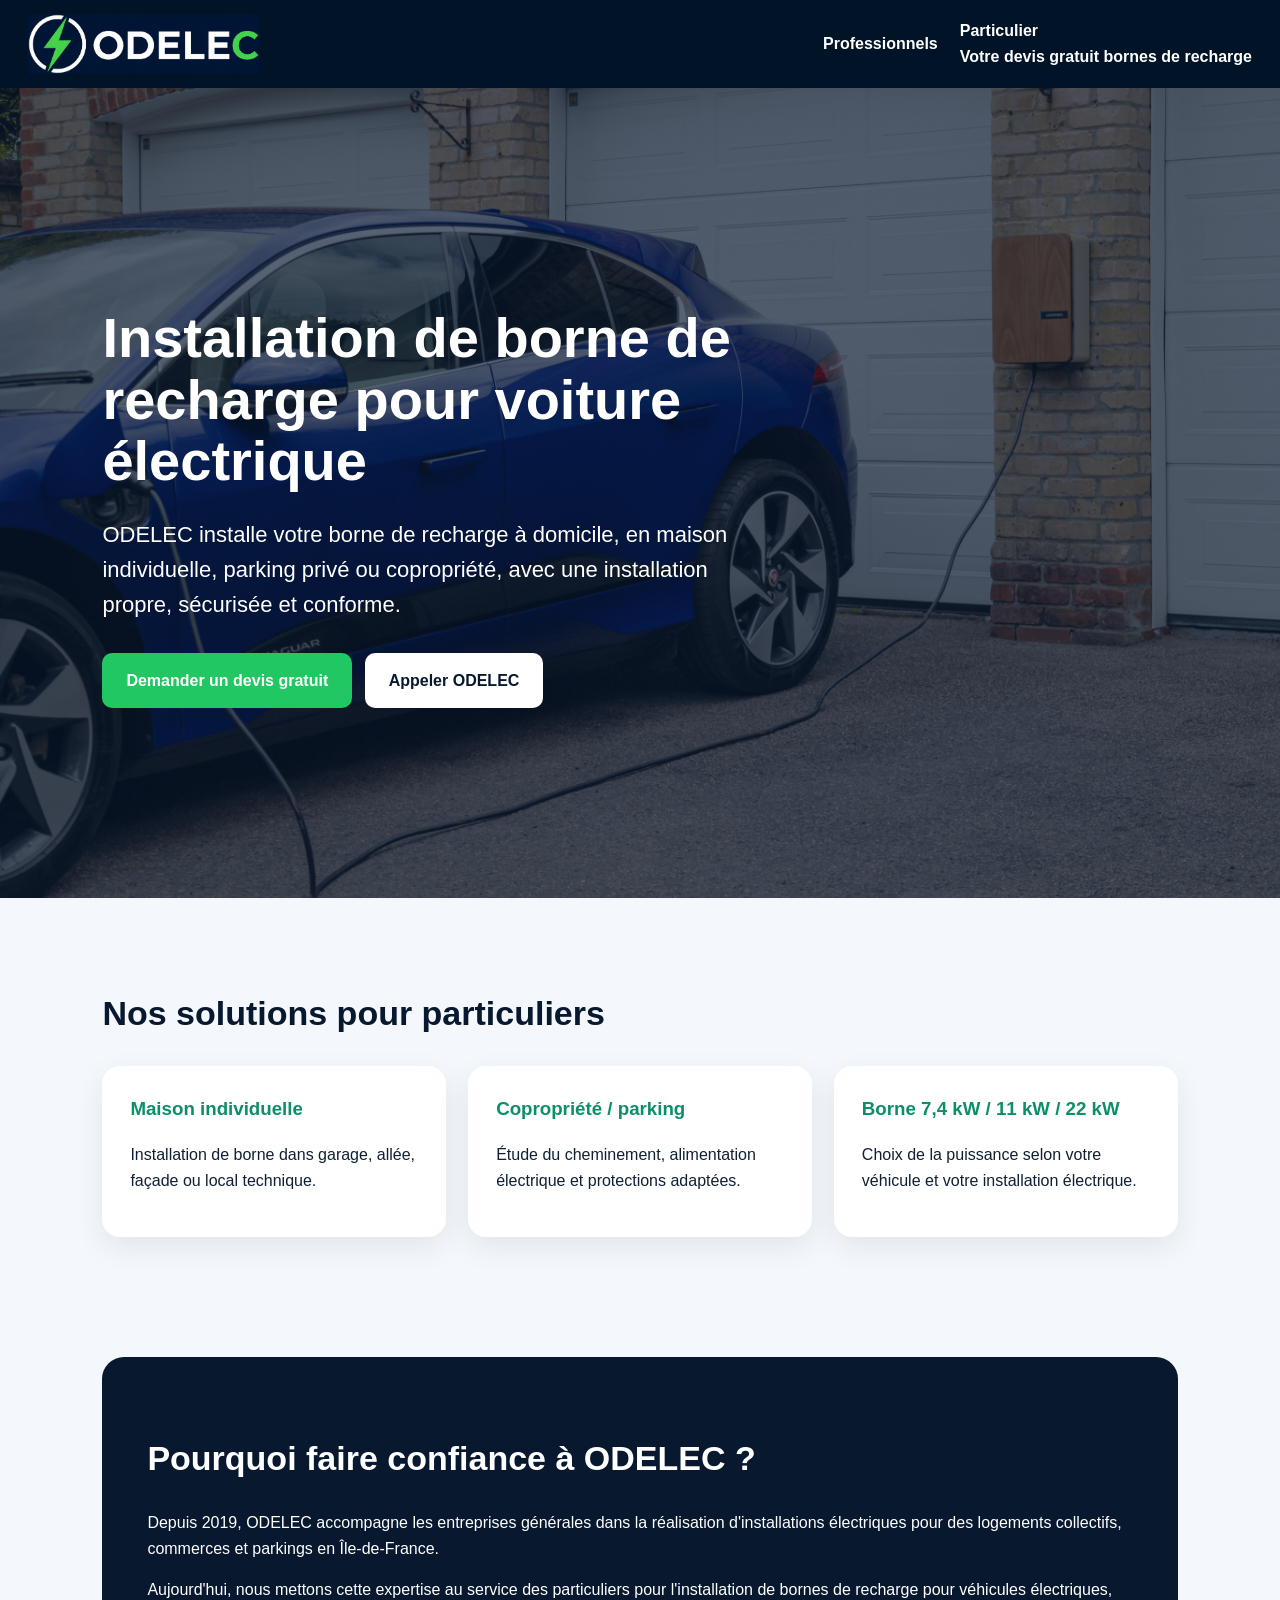
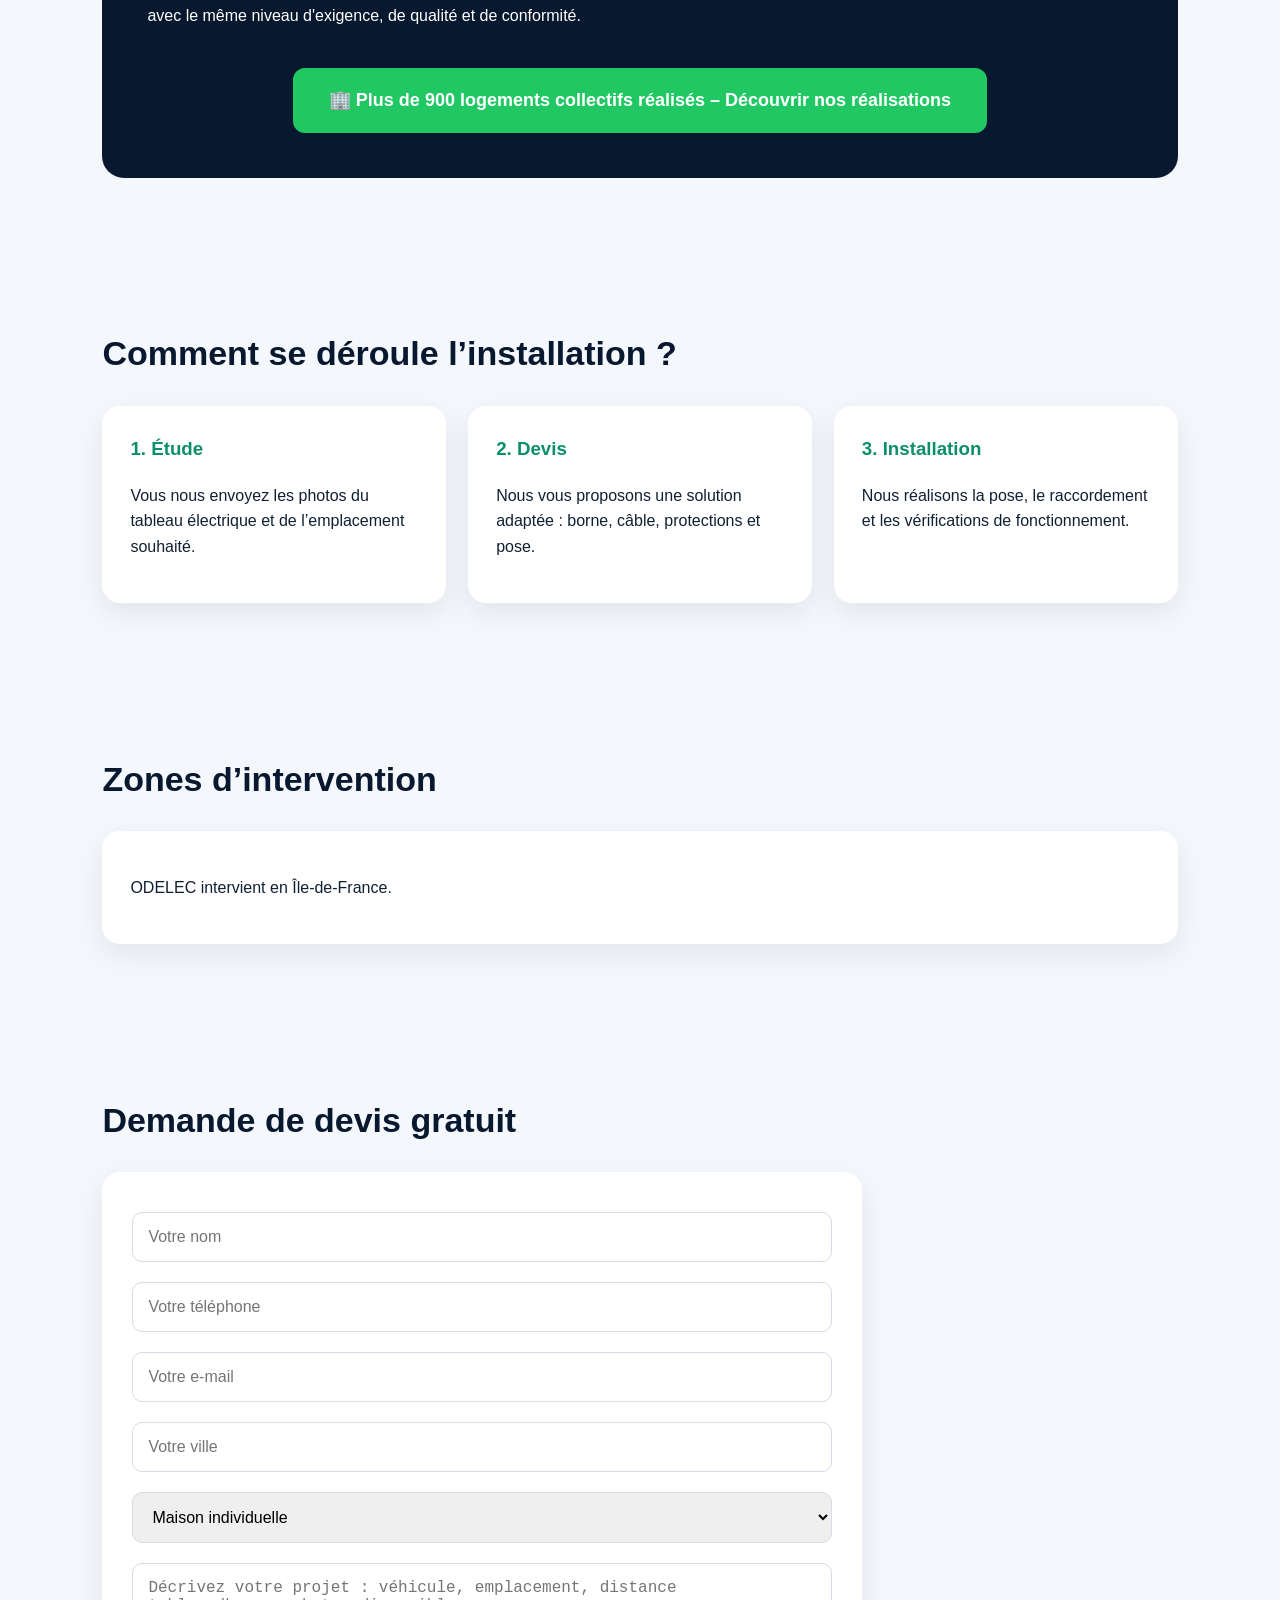
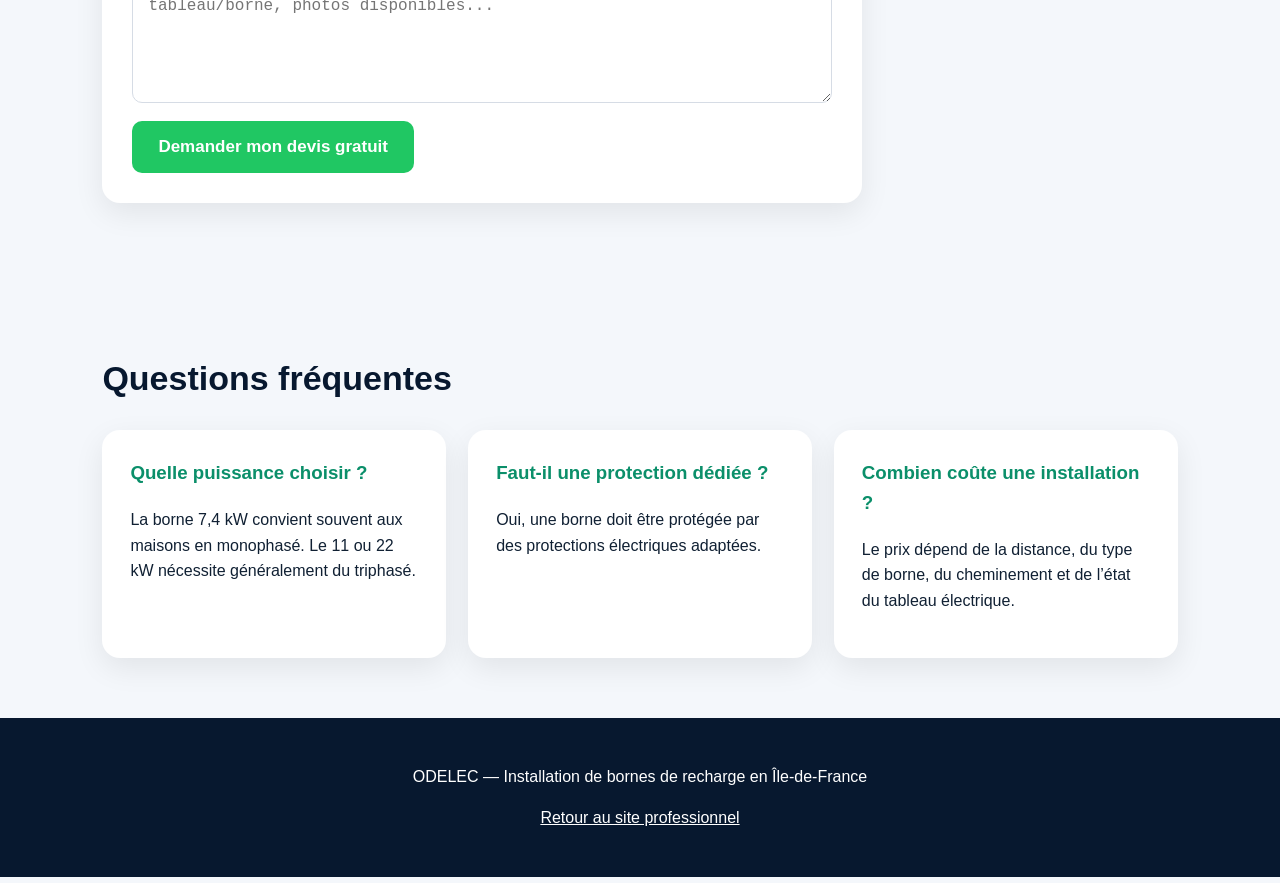
==== borne-recharge.html @ 5029995a "Update borne-recharge.html" ====
<!DOCTYPE html>
<html lang="fr">
<head>
  <meta charset="UTF-8" />
  <meta name="viewport" content="width=device-width, initial-scale=1.0" />
  <title>Installation borne de recharge | ODELEC</title>
  <meta name="description" content="ODELEC installe vos bornes de recharge pour véhicules électriques en maison, copropriété et parking en Île-de-France." />

  <style>
    * { box-sizing: border-box; }

    body {
      margin: 0;
      font-family: Arial, sans-serif;
      background: #f4f7fb;
      color: #102033;
      line-height: 1.6;
    }

  .topnav {
  background: #001327;
  color: white;
  padding: 14px 28px;
  display: flex;
  justify-content: space-between;
  align-items: center;
  position: sticky;
  top: 0;
  z-index: 1000;
}

.nav-links {
  display: flex;
  align-items: center;
  gap: 22px;
}

.nav-links a {
  color: white;
  text-decoration: none;
  font-weight: bold;
}

.menu-toggle {
  display: none;
  background: none;
  color: white;
  border: none;
  font-size: 30px;
  cursor: pointer;
}
    .logo img{
    height:60px;
    width:auto;
    display:block;
}
    .hero{
  background:
    linear-gradient(rgba(7,24,47,.68),rgba(7,24,47,.68)),
    url("photo/hero-borne.jpg");
  background-size: cover;
  background-position: center;
  color: white;
  min-height: 90vh;
  display: flex;
  align-items: center;
  padding: 0 8%;
}

.hero-content{
  max-width: 720px;
}

.hero h1{
  font-size: 56px;
  line-height: 1.1;
  margin-bottom: 25px;
}

.hero p{
  font-size: 22px;
  max-width: 680px;
}
    .btn {
      display: inline-block;
      padding: 15px 24px;
      border-radius: 10px;
      text-decoration: none;
      font-weight: bold;
      margin: 8px 8px 8px 0;
    }

    .green { background: #20c763; color: white; }
    .white { background: white; color: #07182f; }

    section { padding: 60px 8%; }

    h2 {
      font-size: 34px;
      margin-bottom: 25px;
      color: #07182f;
    }

    .grid {
      display: grid;
      grid-template-columns: repeat(auto-fit, minmax(260px, 1fr));
      gap: 22px;
    }

    .card {
      background: white;
      padding: 28px;
      border-radius: 18px;
      box-shadow: 0 10px 30px rgba(0,0,0,0.08);
    }

    .card h3 {
      color: #0b8f6a;
      margin-top: 0;
    }

    .dark {
      background: #07182f;
      color: white;
      border-radius: 22px;
      padding: 45px;
    }

    .dark h2 { color: white; }

    form {
      background: white;
      padding: 30px;
      border-radius: 18px;
      box-shadow: 0 10px 30px rgba(0,0,0,0.08);
      max-width: 760px;
    }

    input, select, textarea {
      width: 100%;
      padding: 15px;
      margin: 10px 0;
      border-radius: 10px;
      border: 1px solid #d6dce5;
      font-size: 16px;
    }

    button {
      background: #20c763;
      color: white;
      border: none;
      padding: 16px 26px;
      border-radius: 10px;
      font-size: 17px;
      font-weight: bold;
      cursor: pointer;
    }

    footer {
      background: #07182f;
      color: white;
      text-align: center;
      padding: 30px 8%;
    }

    footer a { color: white; }

 @media(max-width:900px){

  .logo img{
    height:48px;
  }

  .topnav{
    padding:12px 12px;
    flex-wrap:wrap;
  }

  .menu-toggle{
    display:block;
  }

  .nav-links{
    display:none;
    flex-direction:column;
    align-items:flex-start;
    gap:14px;
    width:100%;
    margin-top:20px;
  }

  .nav-links.active{
    display:flex;
  }

  .dropdown-content{
    position:static;
    display:block;
    background:transparent;
    box-shadow:none;
    min-width:auto;
  }

  .dropdown-content a{
    color:#20c763;
    padding:8px 0 0 16px;
    font-size:15px;
  }

  .hero{
    min-height:75vh;
    padding:70px 25px;
    background-position:85% center;
  }

  .hero h1{
    font-size:36px;
    line-height:1.2;
  }

  .hero p{
    font-size:18px;
  }

}
  </style>
</head>

<body>

<nav class="topnav">
 <a href="index.html" class="logo">
<img src="photo/logo4.png?v=4" alt="ODELEC">
</a>

  <button class="menu-toggle" onclick="toggleMenu()">☰</button>

  <div class="nav-links" id="navLinks">
    <a href="index.html">Professionnels</a>

    <div class="dropdown">
      <a href="borne-recharge.html">Particulier</a>
      <div class="dropdown-content">
        <a href="#devis">Votre devis gratuit bornes de recharge</a>
      </div>
    </div>
  </div>
</nav>

<header class="hero">
  <div class="hero-content">
    <h1>Installation de borne de recharge pour voiture électrique</h1>

    <p>
      ODELEC installe votre borne de recharge à domicile, en maison individuelle,
      parking privé ou copropriété, avec une installation propre, sécurisée et conforme.
    </p>

    <div>
      <a class="btn green" href="#devis">Demander un devis gratuit</a>
      <a class="btn white" href="tel:+33634502174">Appeler ODELEC</a>
    </div>
  </div>
</header>

<section>
  <h2>Nos solutions pour particuliers</h2>

  <div class="grid">
    <div class="card">
      <h3>Maison individuelle</h3>
      <p>Installation de borne dans garage, allée, façade ou local technique.</p>
    </div>

    <div class="card">
      <h3>Copropriété / parking</h3>
      <p>Étude du cheminement, alimentation électrique et protections adaptées.</p>
    </div>

    <div class="card">
      <h3>Borne 7,4 kW / 11 kW / 22 kW</h3>
      <p>Choix de la puissance selon votre véhicule et votre installation électrique.</p>
    </div>
  </div>
</section>

<section>
  <div class="dark">
    <h2>Pourquoi faire confiance à ODELEC ?</h2>

<p>
  Depuis 2019, ODELEC accompagne les entreprises générales dans la réalisation
  d'installations électriques pour des logements collectifs, commerces et parkings
  en Île-de-France.
</p>

<p>
  Aujourd'hui, nous mettons cette expertise au service des particuliers
  pour l'installation de bornes de recharge pour véhicules électriques,
  avec le même niveau d'exigence, de qualité et de conformité.
</p>

<div style="text-align:center;margin-top:40px;">

  <a href="index.html?source=particulier#realisation"
     style="
        display:inline-block;
        background:#20c763;
        color:white;
        padding:18px 36px;
        border-radius:12px;
        text-decoration:none;
        font-weight:bold;
        font-size:18px;">
        🏢 Plus de 900 logements collectifs réalisés – Découvrir nos réalisations
  </a>

</div>
  </div>
</section>

<section>
  <h2>Comment se déroule l’installation ?</h2>

  <div class="grid">
    <div class="card">
      <h3>1. Étude</h3>
      <p>Vous nous envoyez les photos du tableau électrique et de l’emplacement souhaité.</p>
    </div>

    <div class="card">
      <h3>2. Devis</h3>
      <p>Nous vous proposons une solution adaptée : borne, câble, protections et pose.</p>
    </div>

    <div class="card">
      <h3>3. Installation</h3>
      <p>Nous réalisons la pose, le raccordement et les vérifications de fonctionnement.</p>
    </div>
  </div>
</section>

<section>
  <h2>Zones d’intervention</h2>
  <div class="card">
    <p>
      ODELEC intervient en Île-de-France.

    </p>
  </div>
</section>

<section id="devis">
  <h2>Demande de devis gratuit</h2>

  <form action="https://api.web3forms.com/submit" method="POST">
    <input type="hidden" name="access_key" value="22ab2130-d4ce-48cf-b9e3-3def6938b5bf">
    <input type="hidden" name="subject" value="Nouvelle demande de devis ODELEC">
    <input type="hidden" name="redirect" value="https://mickasell.github.io/ODELEC-/merci.html">

    <input type="text" name="Nom" placeholder="Votre nom" required>
    <input type="tel" name="Téléphone" placeholder="Votre téléphone" required>
    <input type="email" name="Email" placeholder="Votre e-mail" required>
    <input type="text" name="Ville" placeholder="Votre ville">

    <select name="Type de logement">
      <option>Maison individuelle</option>
      <option>Appartement / copropriété</option>
      <option>Parking privé</option>
      <option>Je ne sais pas encore</option>
    </select>

    <textarea name="Message" rows="6" placeholder="Décrivez votre projet : véhicule, emplacement, distance tableau/borne, photos disponibles..." required></textarea>

    <button type="submit">Demander mon devis gratuit</button>
  </form>
</section>

<section>
  <h2>Questions fréquentes</h2>

  <div class="grid">
    <div class="card">
      <h3>Quelle puissance choisir ?</h3>
      <p>La borne 7,4 kW convient souvent aux maisons en monophasé. Le 11 ou 22 kW nécessite généralement du triphasé.</p>
    </div>

    <div class="card">
      <h3>Faut-il une protection dédiée ?</h3>
      <p>Oui, une borne doit être protégée par des protections électriques adaptées.</p>
    </div>

    <div class="card">
      <h3>Combien coûte une installation ?</h3>
      <p>Le prix dépend de la distance, du type de borne, du cheminement et de l’état du tableau électrique.</p>
    </div>
  </div>
</section>

<footer>
  <p>ODELEC — Installation de bornes de recharge en Île-de-France</p>
  <p><a href="index.html">Retour au site professionnel</a></p>
</footer>

  <script>
function toggleMenu() {
  document.getElementById("navLinks").classList.toggle("active");
}
</script>
</body>
</html>
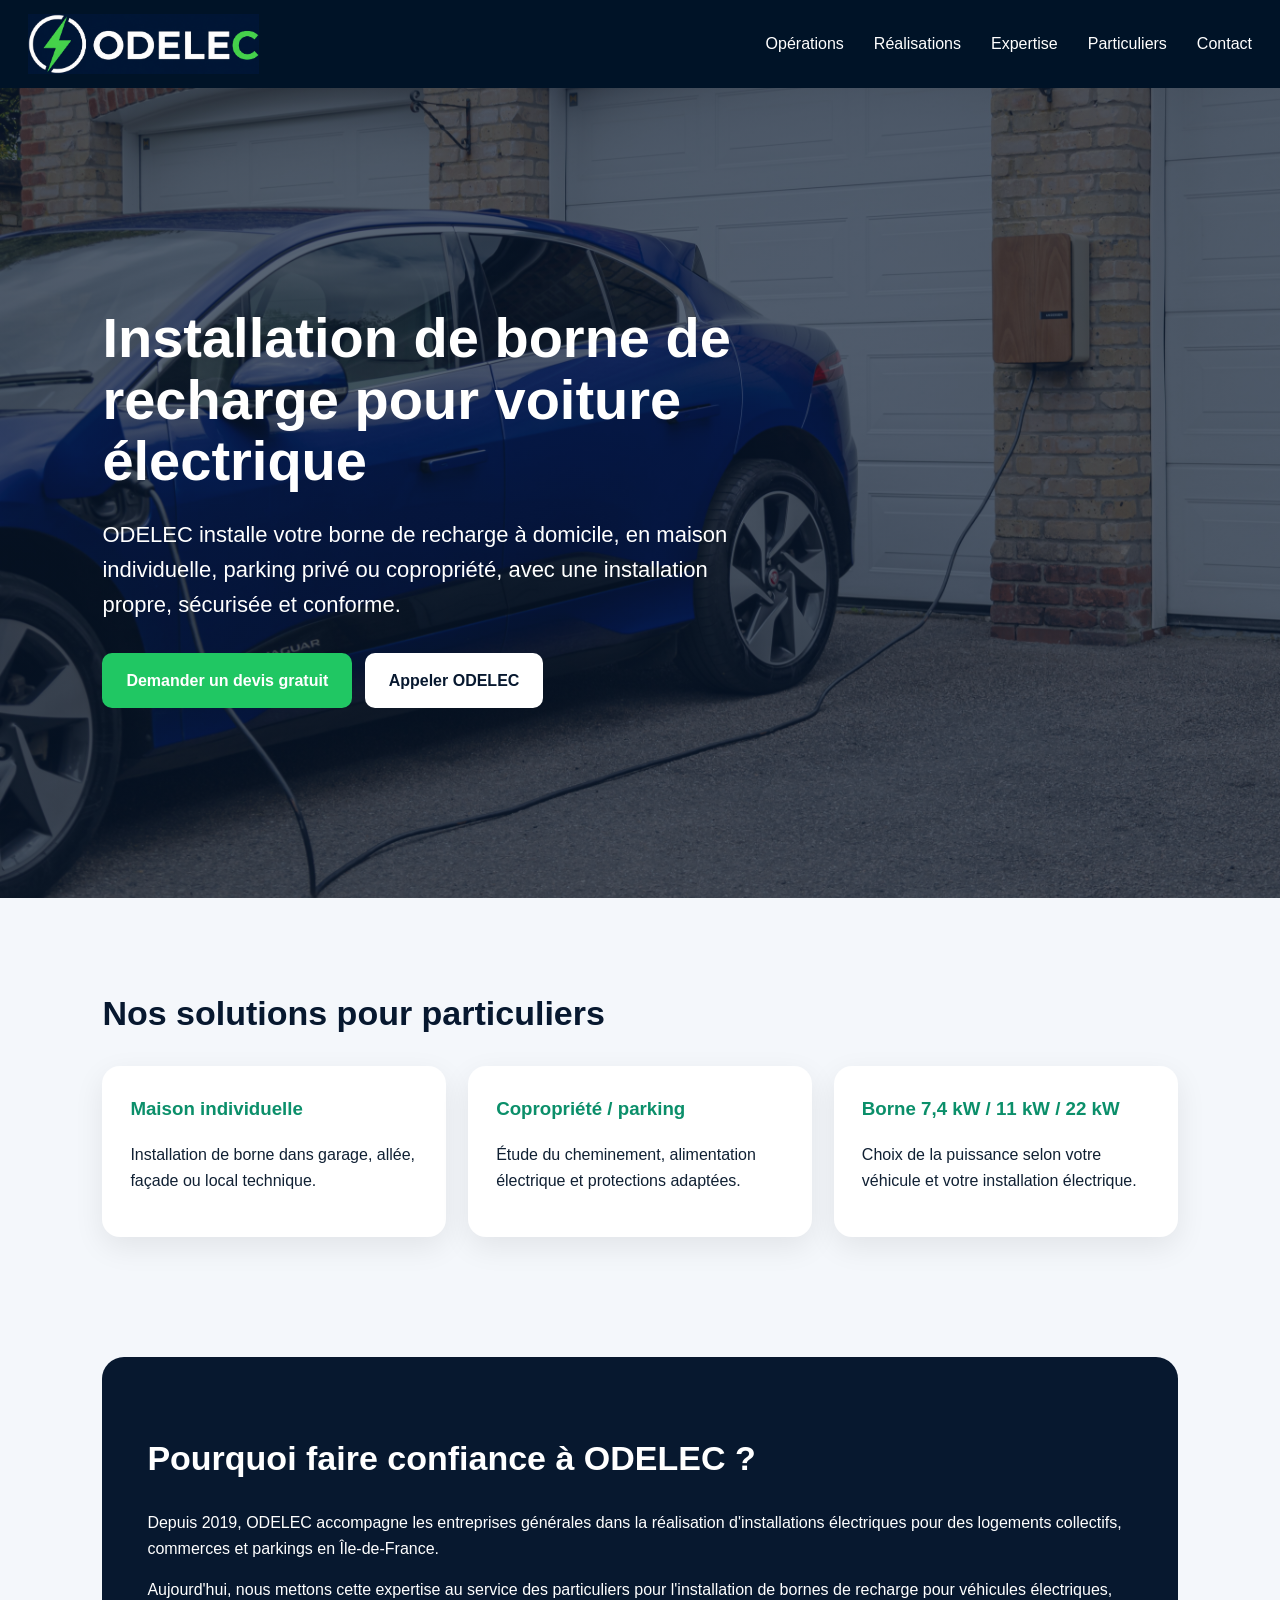
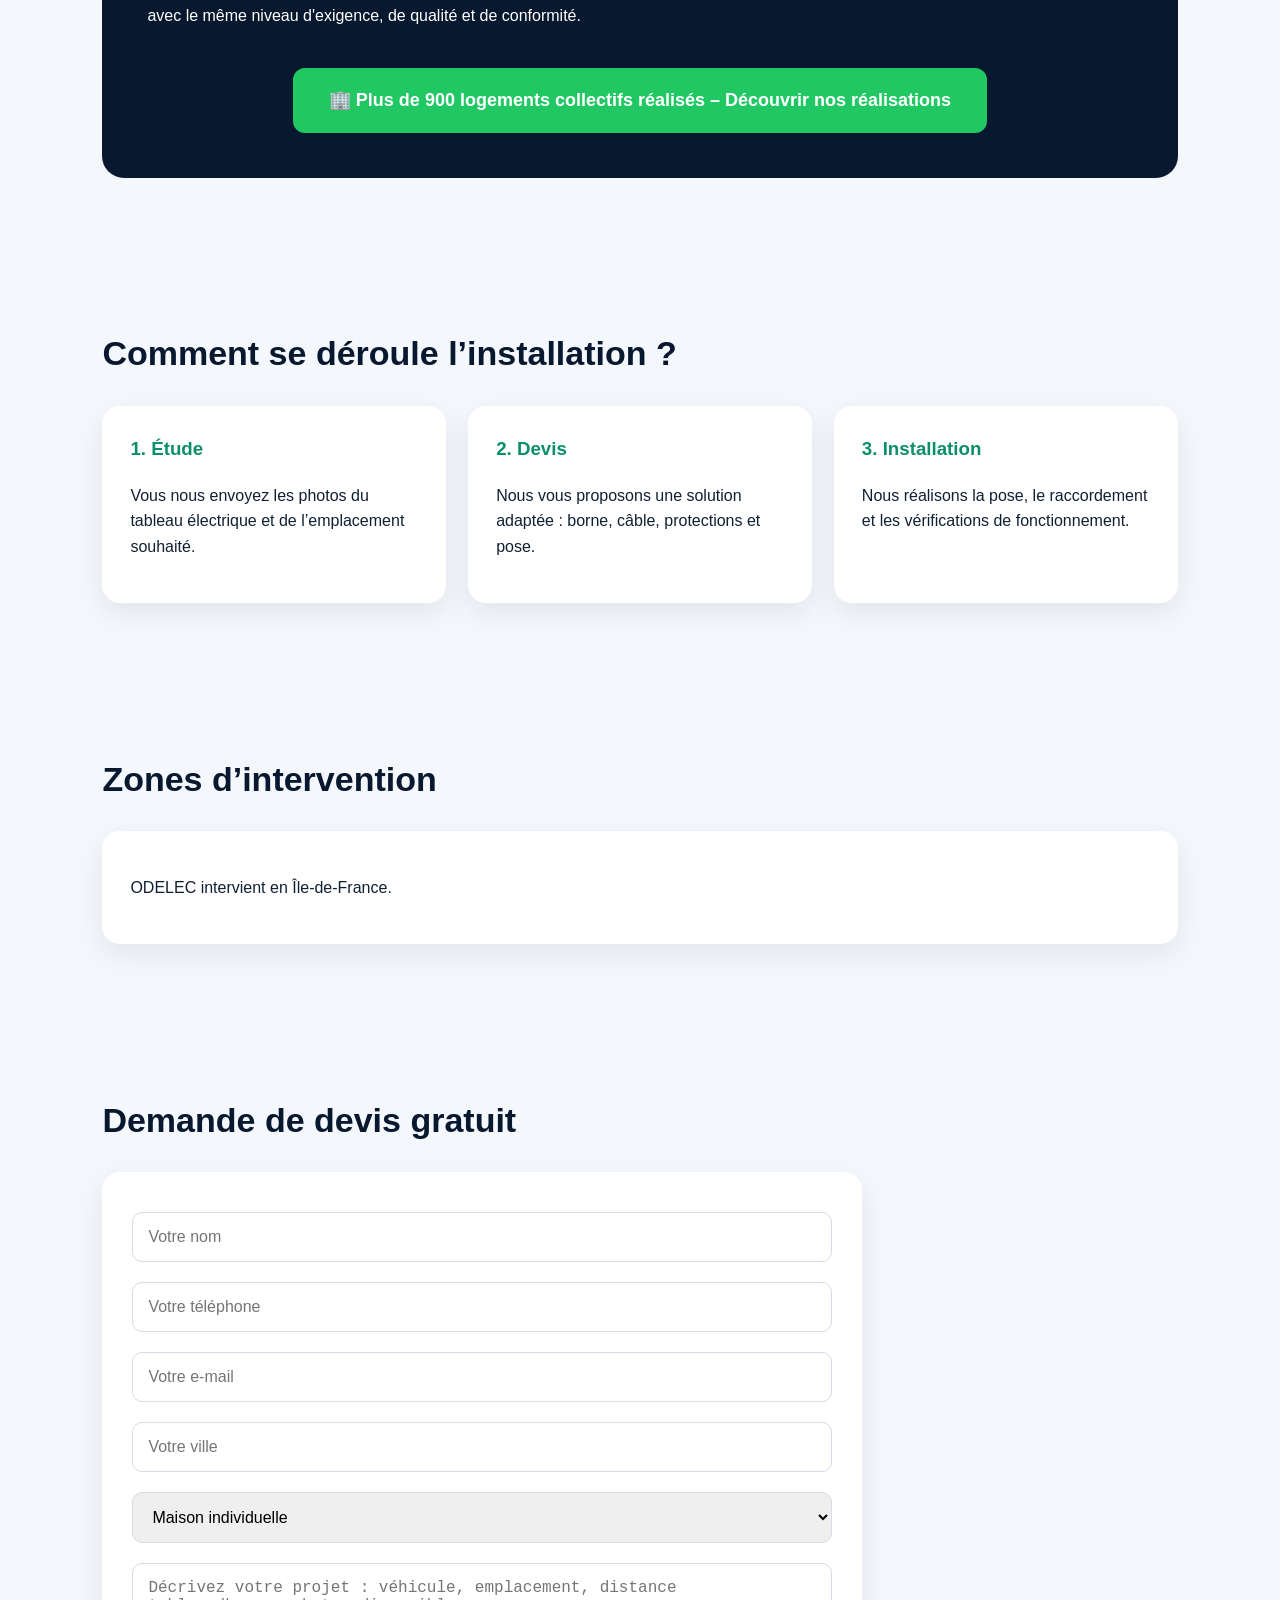
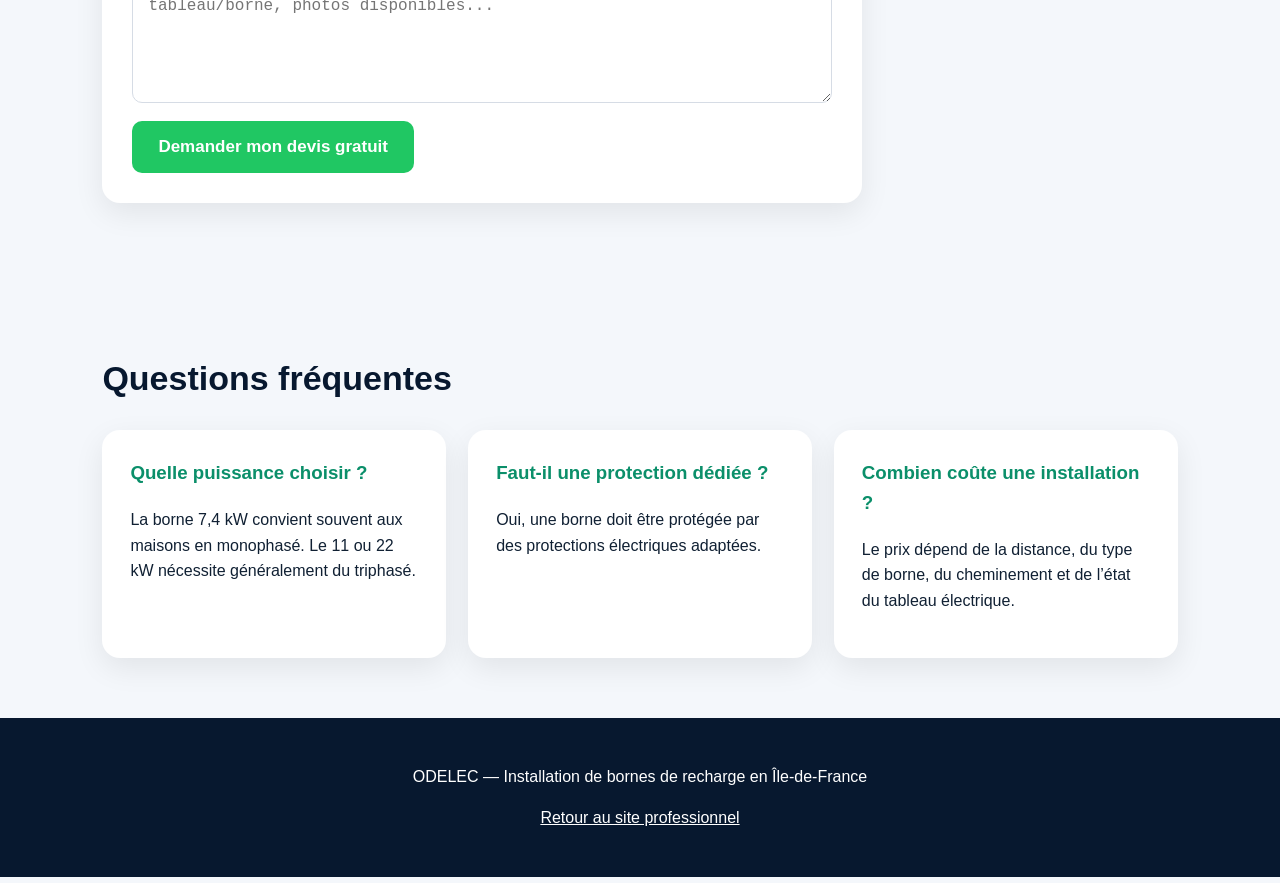
==== commit 128d57f6: "Update borne-recharge.html" ====
--- a/borne-recharge.html
+++ b/borne-recharge.html
@@ -17,42 +17,50 @@
       line-height: 1.6;
     }
 
-  .topnav {
-  background: #001327;
+  nav {
+  background-color: #001327;
   color: white;
   padding: 14px 28px;
   display: flex;
   justify-content: space-between;
   align-items: center;
-  position: sticky;
-  top: 0;
-  z-index: 1000;
-}
-
-.nav-links {
+}
+
+nav div {
+  font-weight: bold;
+  font-size: 1.5rem;
+}
+
+.logo img {
+  height: 60px;
+  width: auto;
+  display: block;
+}
+
+nav ul {
+  list-style: none;
   display: flex;
-  align-items: center;
-  gap: 22px;
-}
-
-.nav-links a {
+  gap: 30px;
+}
+
+nav ul li a {
+  text-decoration: none;
   color: white;
-  text-decoration: none;
-  font-weight: bold;
-}
-
-.menu-toggle {
+  font-size: 1rem;
+  transition: color 0.3s ease;
+}
+
+nav ul li a:hover {
+  color: #0074d9;
+}
+
+.burger {
   display: none;
-  background: none;
+  background: transparent;
+  border: none;
   color: white;
-  border: none;
-  font-size: 30px;
+  font-size: 34px;
   cursor: pointer;
-}
-    .logo img{
-    height:60px;
-    width:auto;
-    display:block;
 }
     .hero{
   background:
@@ -228,25 +236,23 @@
 
 <body>
 
-<nav class="topnav">
- <a href="index.html" class="logo">
-<img src="photo/logo4.png?v=4" alt="ODELEC">
-</a>
-
-  <button class="menu-toggle" onclick="toggleMenu()">☰</button>
-
-  <div class="nav-links" id="navLinks">
-    <a href="index.html">Professionnels</a>
-
-    <div class="dropdown">
-      <a href="borne-recharge.html">Particulier</a>
-      <div class="dropdown-content">
-        <a href="#devis">Votre devis gratuit bornes de recharge</a>
-      </div>
-    </div>
-  </div>
+<nav>
+  <div class="logo">
+    <a href="index.html">
+      <img src="photo/logo4.png?v=4" alt="ODELEC">
+    </a>
+  </div>
+
+  <button class="burger" onclick="toggleMenu()">☰</button>
+
+  <ul id="nav-menu">
+    <li><a href="index.html#chantier">Opérations</a></li>
+    <li><a href="index.html#realisation">Réalisations</a></li>
+    <li><a href="index.html#expertise">Expertise</a></li>
+    <li><a href="borne-recharge.html">Particuliers</a></li>
+    <li><a href="index.html#contact">Contact</a></li>
+  </ul>
 </nav>
-
 <header class="hero">
   <div class="hero-content">
     <h1>Installation de borne de recharge pour voiture électrique</h1>
@@ -402,10 +408,11 @@
   <p><a href="index.html">Retour au site professionnel</a></p>
 </footer>
 
-  <script>
+<script>
 function toggleMenu() {
-  document.getElementById("navLinks").classList.toggle("active");
-}
+  document.getElementById("nav-menu").classList.toggle("active");
+}
+</script>
 </script>
 </body>
 </html>
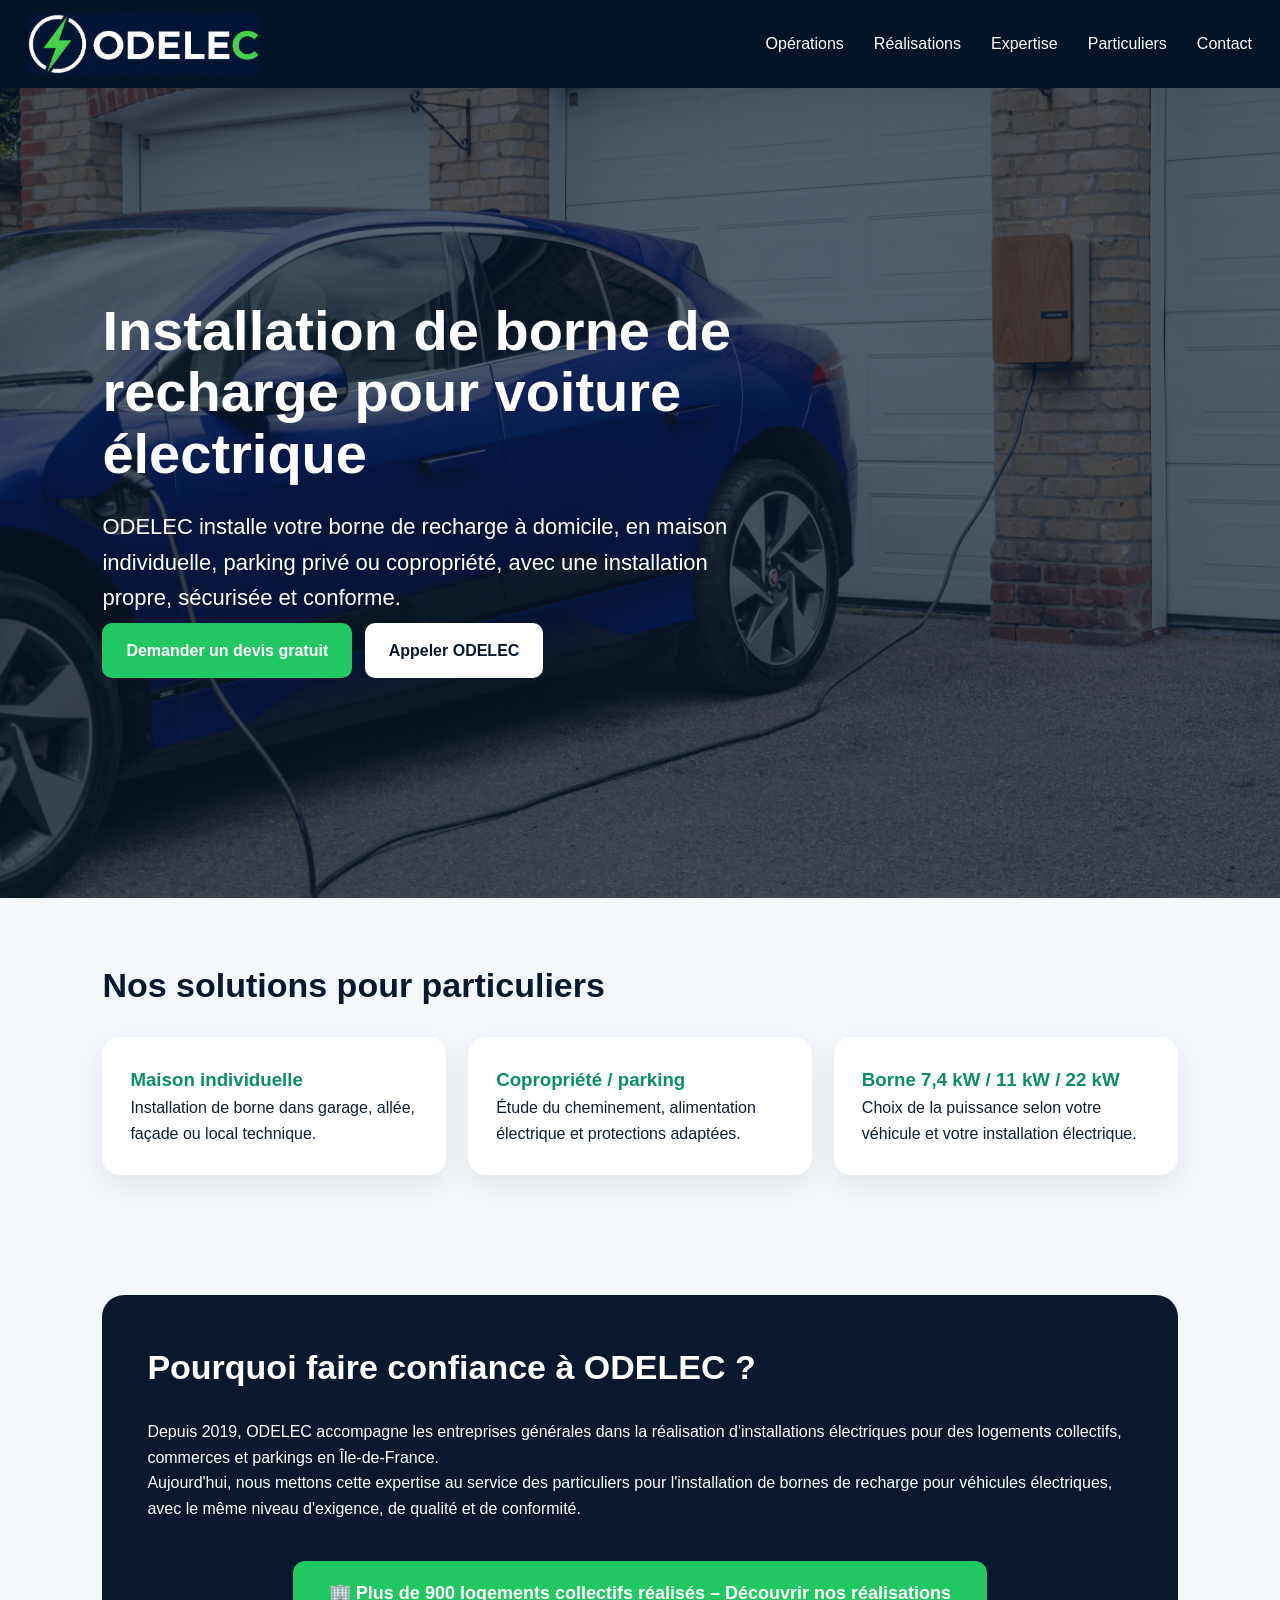
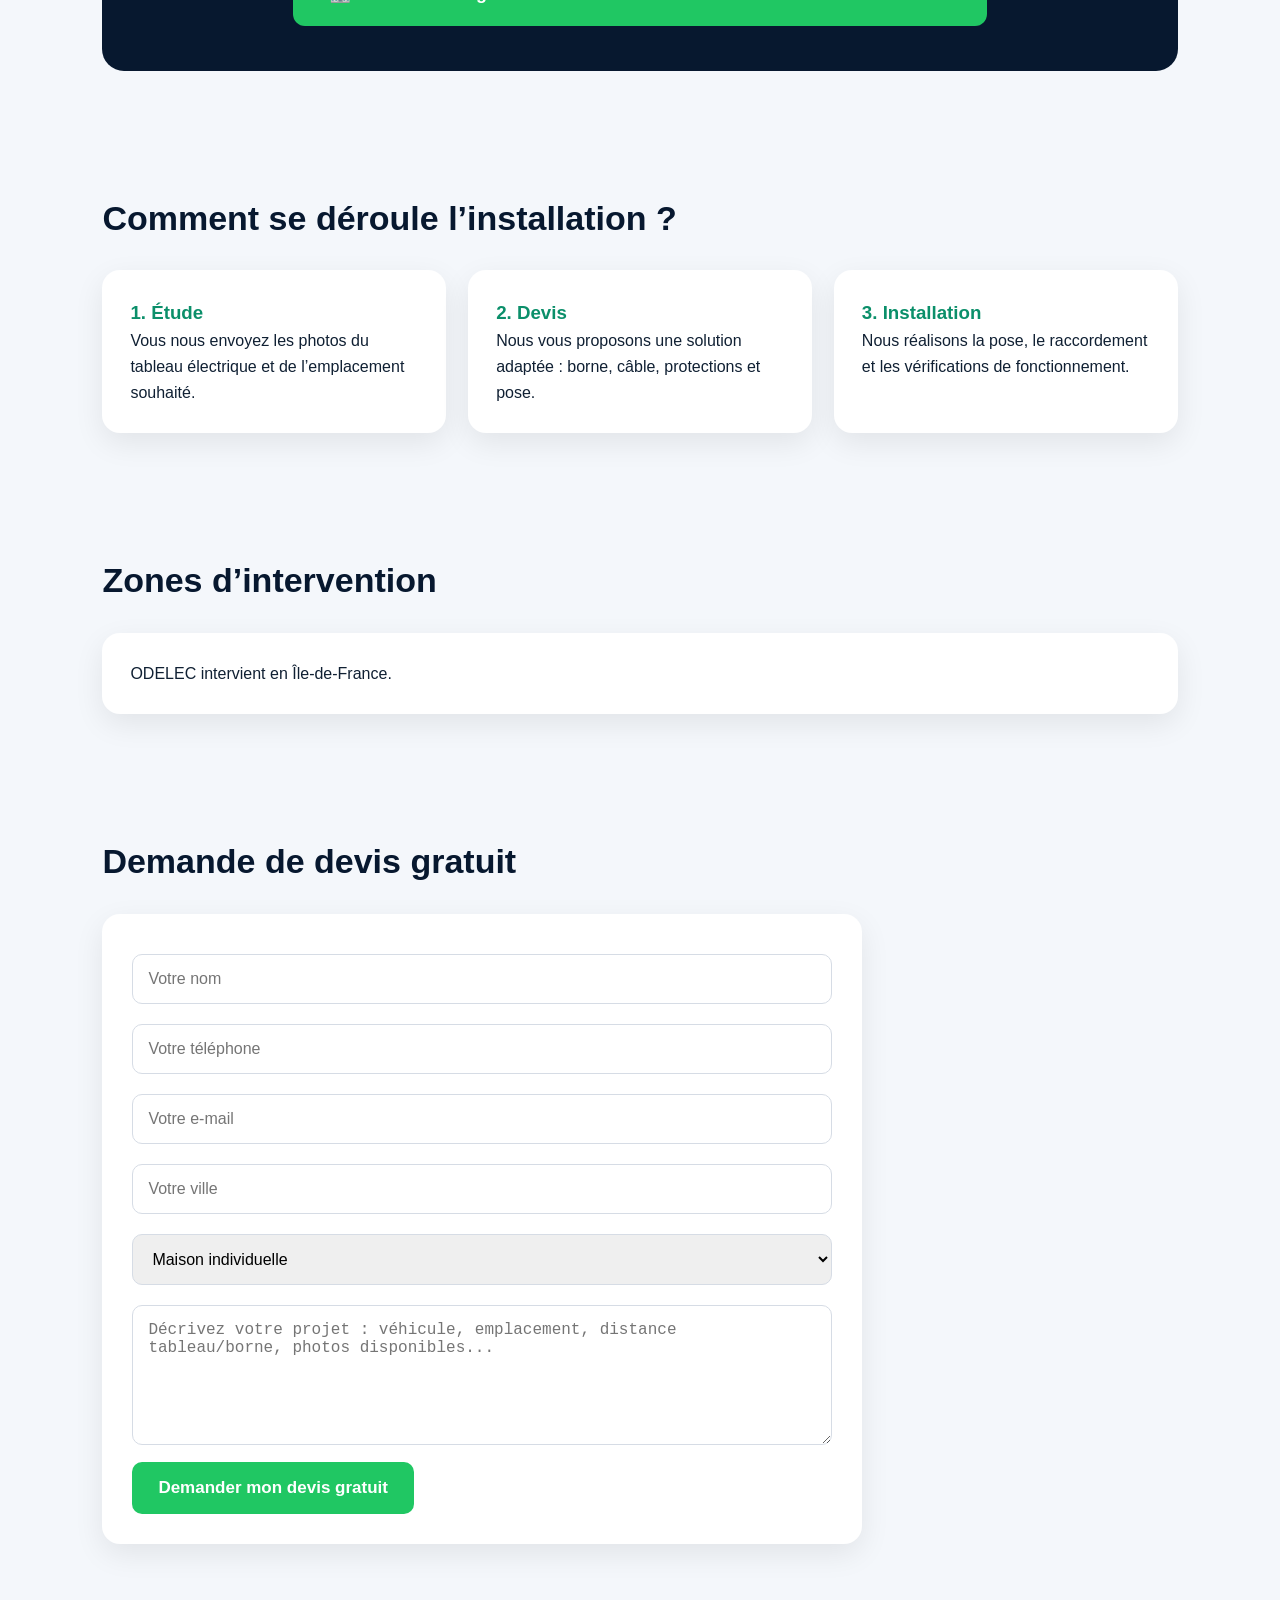
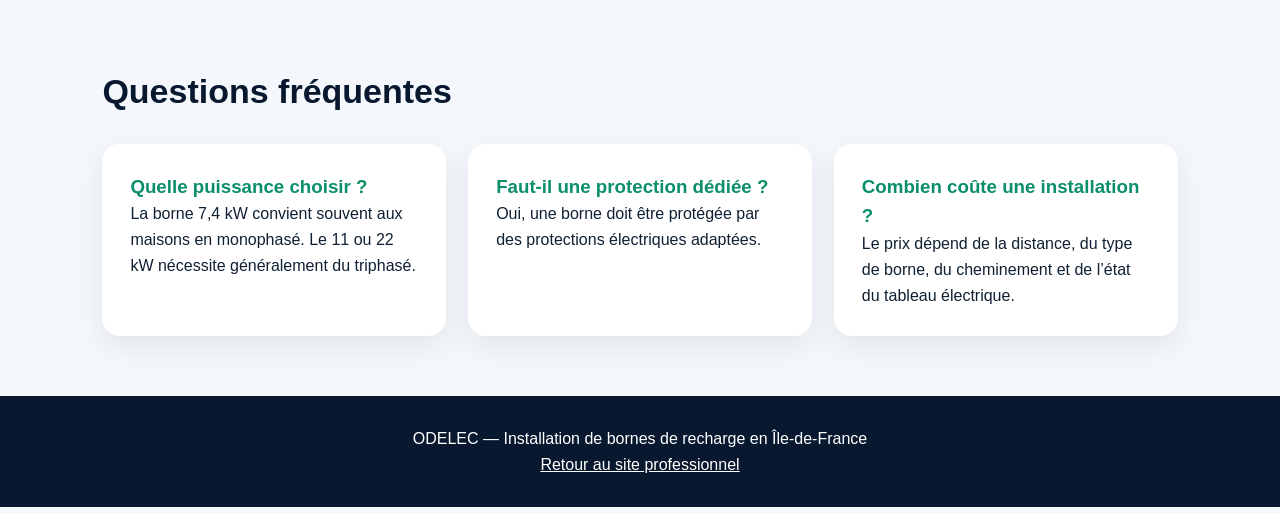
==== commit df4705fa: "Update borne-recharge.html" ====
--- a/borne-recharge.html
+++ b/borne-recharge.html
@@ -7,8 +7,11 @@
   <meta name="description" content="ODELEC installe vos bornes de recharge pour véhicules électriques en maison, copropriété et parking en Île-de-France." />
 
   <style>
-    * { box-sizing: border-box; }
-
+   * {
+  box-sizing: border-box;
+  margin: 0;
+  padding: 0;
+}
     body {
       margin: 0;
       font-family: Arial, sans-serif;
@@ -179,28 +182,27 @@
     height:48px;
   }
 
-  .topnav{
-    padding:12px 12px;
-    flex-wrap:wrap;
-  }
-
-  .menu-toggle{
-    display:block;
-  }
-
-  .nav-links{
-    display:none;
-    flex-direction:column;
-    align-items:flex-start;
-    gap:14px;
-    width:100%;
-    margin-top:20px;
-  }
-
-  .nav-links.active{
-    display:flex;
-  }
-
+ nav {
+  flex-wrap: wrap !important;
+  padding: 12px 12px;
+}
+
+.burger {
+  display: block !important;
+}
+
+#nav-menu {
+  display: none !important;
+  width: 100%;
+  flex-direction: column;
+  gap: 15px;
+  margin-top: 20px;
+  text-align: center;
+}
+
+#nav-menu.active {
+  display: flex !important;
+}
   .dropdown-content{
     position:static;
     display:block;
@@ -413,6 +415,5 @@
   document.getElementById("nav-menu").classList.toggle("active");
 }
 </script>
-</script>
 </body>
 </html>
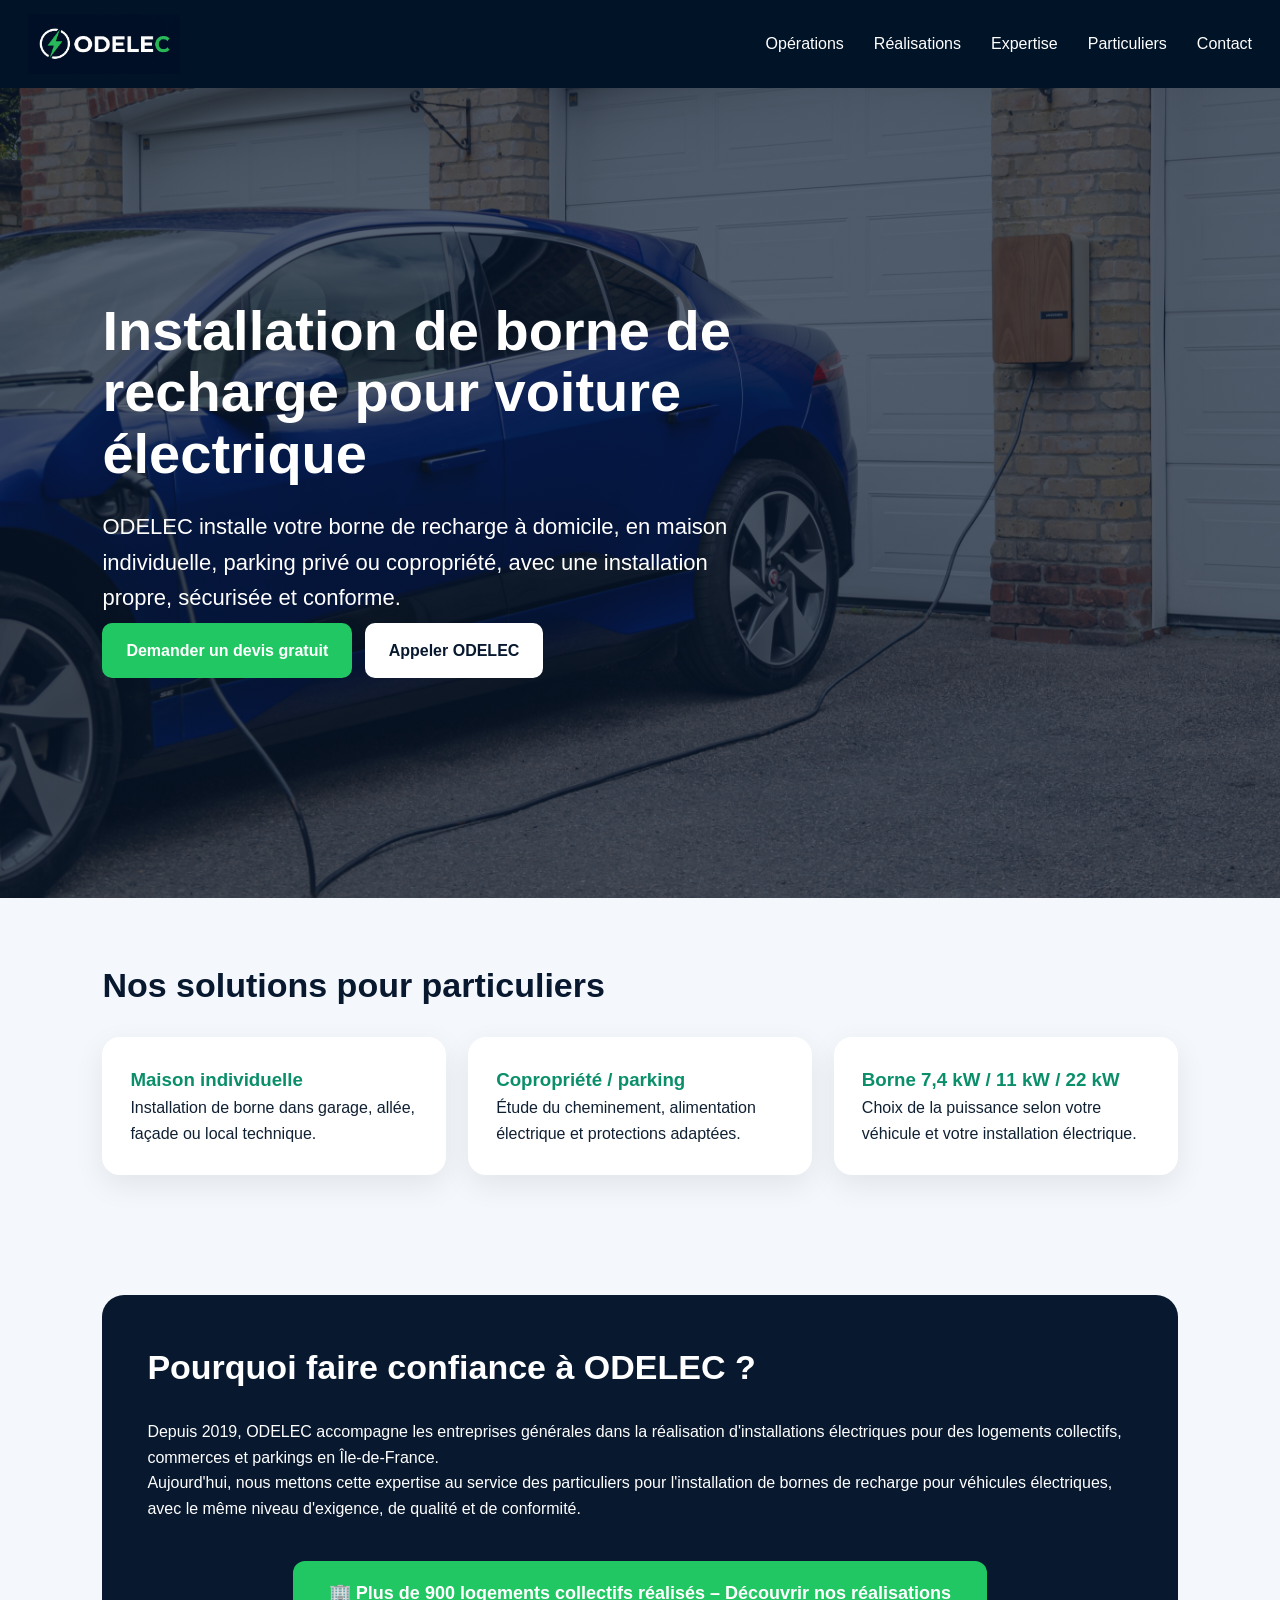
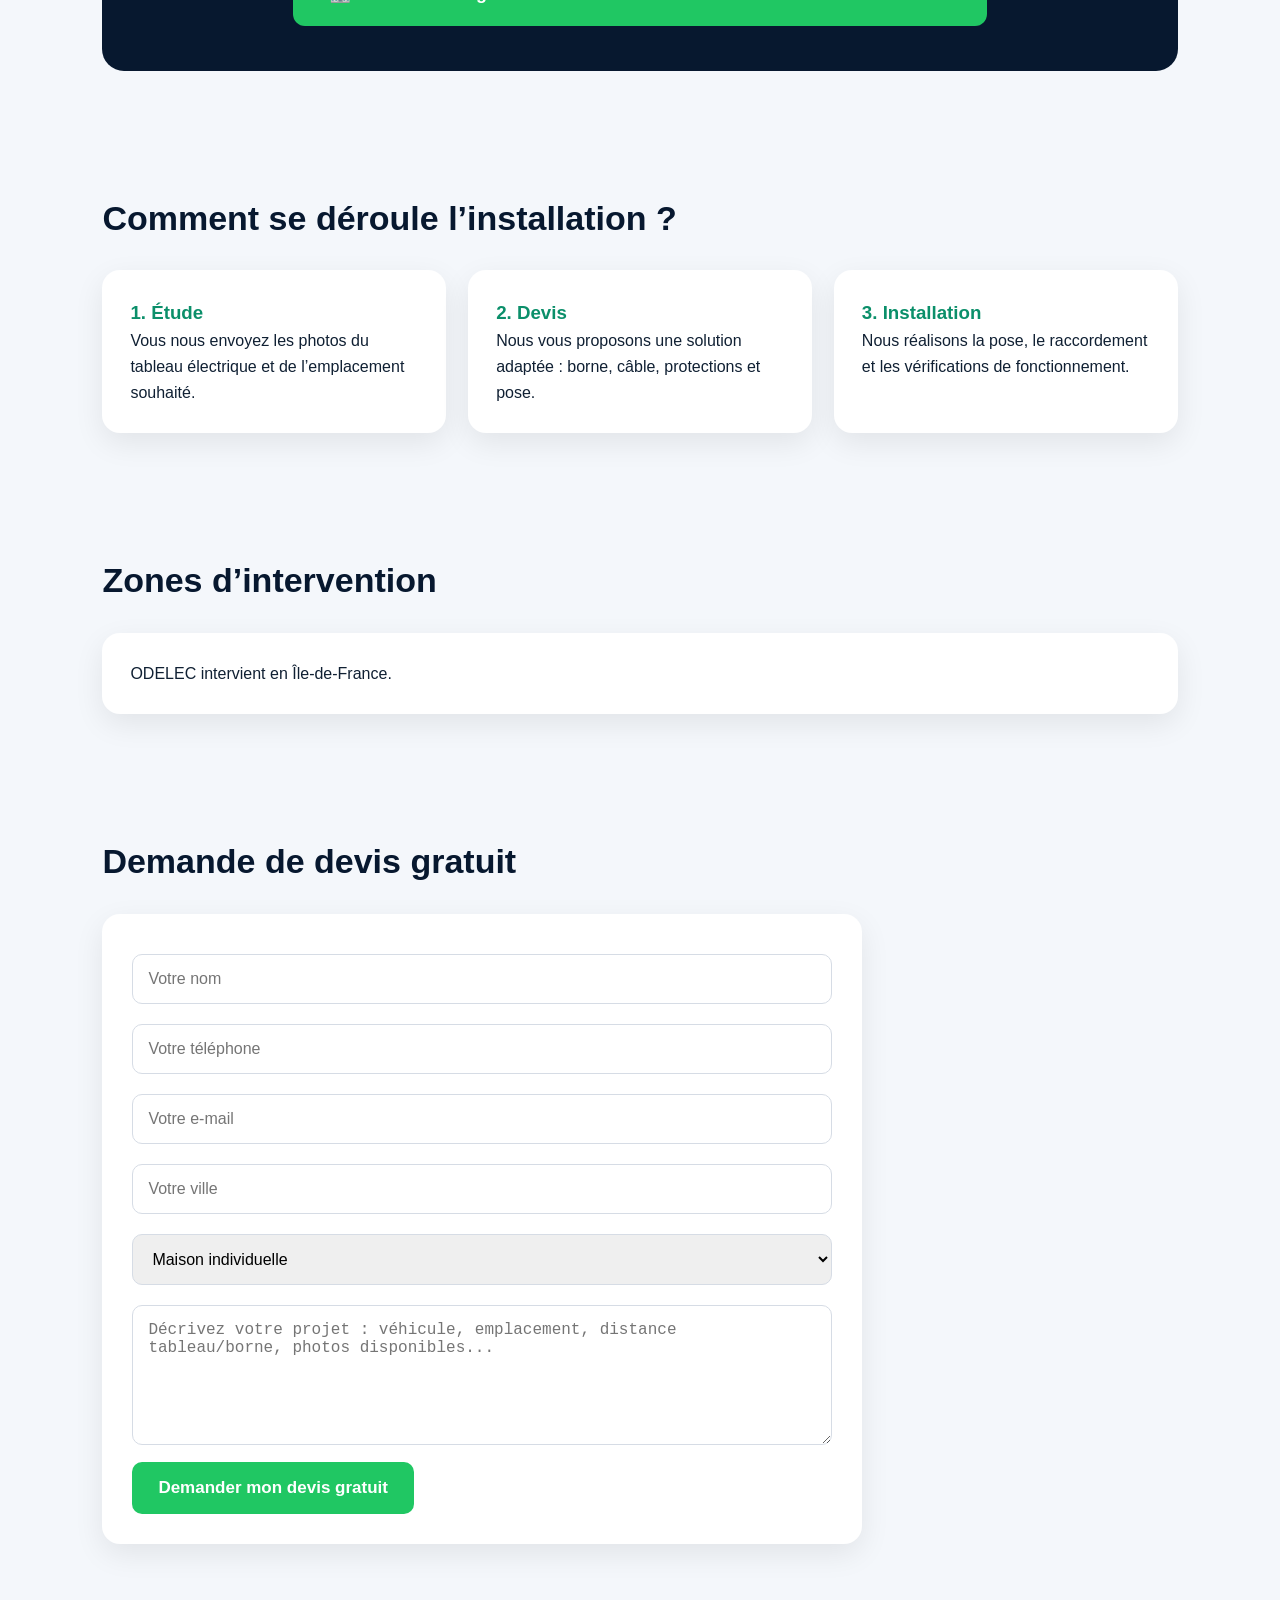
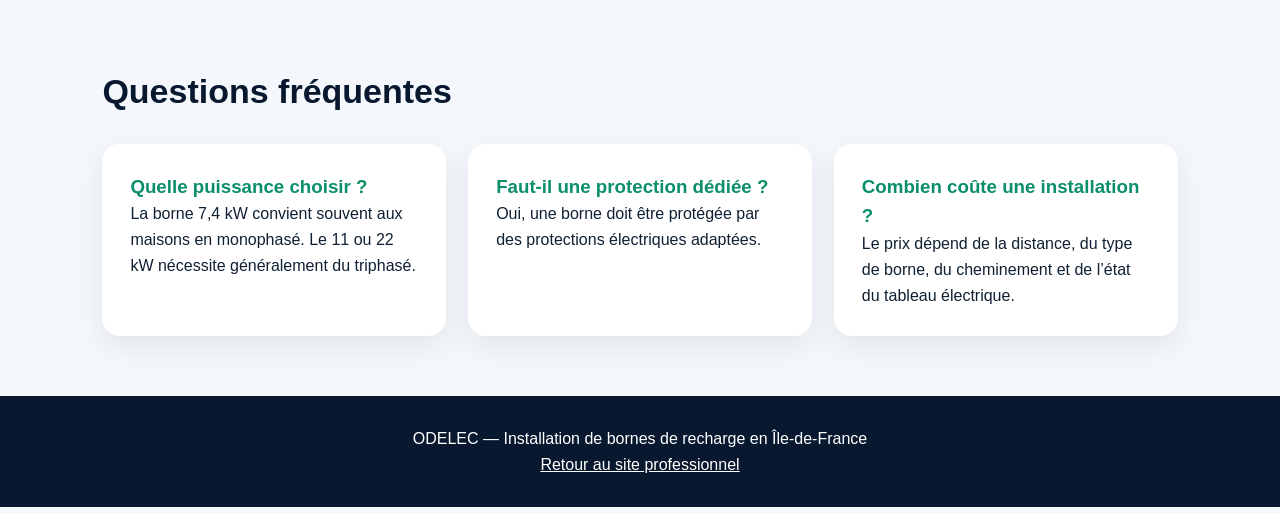
==== commit e6b61ba0: "Update borne-recharge.html" ====
--- a/borne-recharge.html
+++ b/borne-recharge.html
@@ -64,6 +64,10 @@
   color: white;
   font-size: 34px;
   cursor: pointer;
+  padding: 0 !important;
+  margin: 0 !important;
+  line-height: 1 !important;
+  height: 42px !important;
 }
     .hero{
   background:
@@ -176,7 +180,7 @@
 
     footer a { color: white; }
 
- @media(max-width:900px){
+ @media screen and (max-width: 900px) {
 
   .logo img{
     height:48px;
@@ -241,7 +245,7 @@
 <nav>
   <div class="logo">
     <a href="index.html">
-      <img src="photo/logo4.png?v=4" alt="ODELEC">
+     <img src="photo/logo5.png?v=5" alt="ODELEC">
     </a>
   </div>
 
